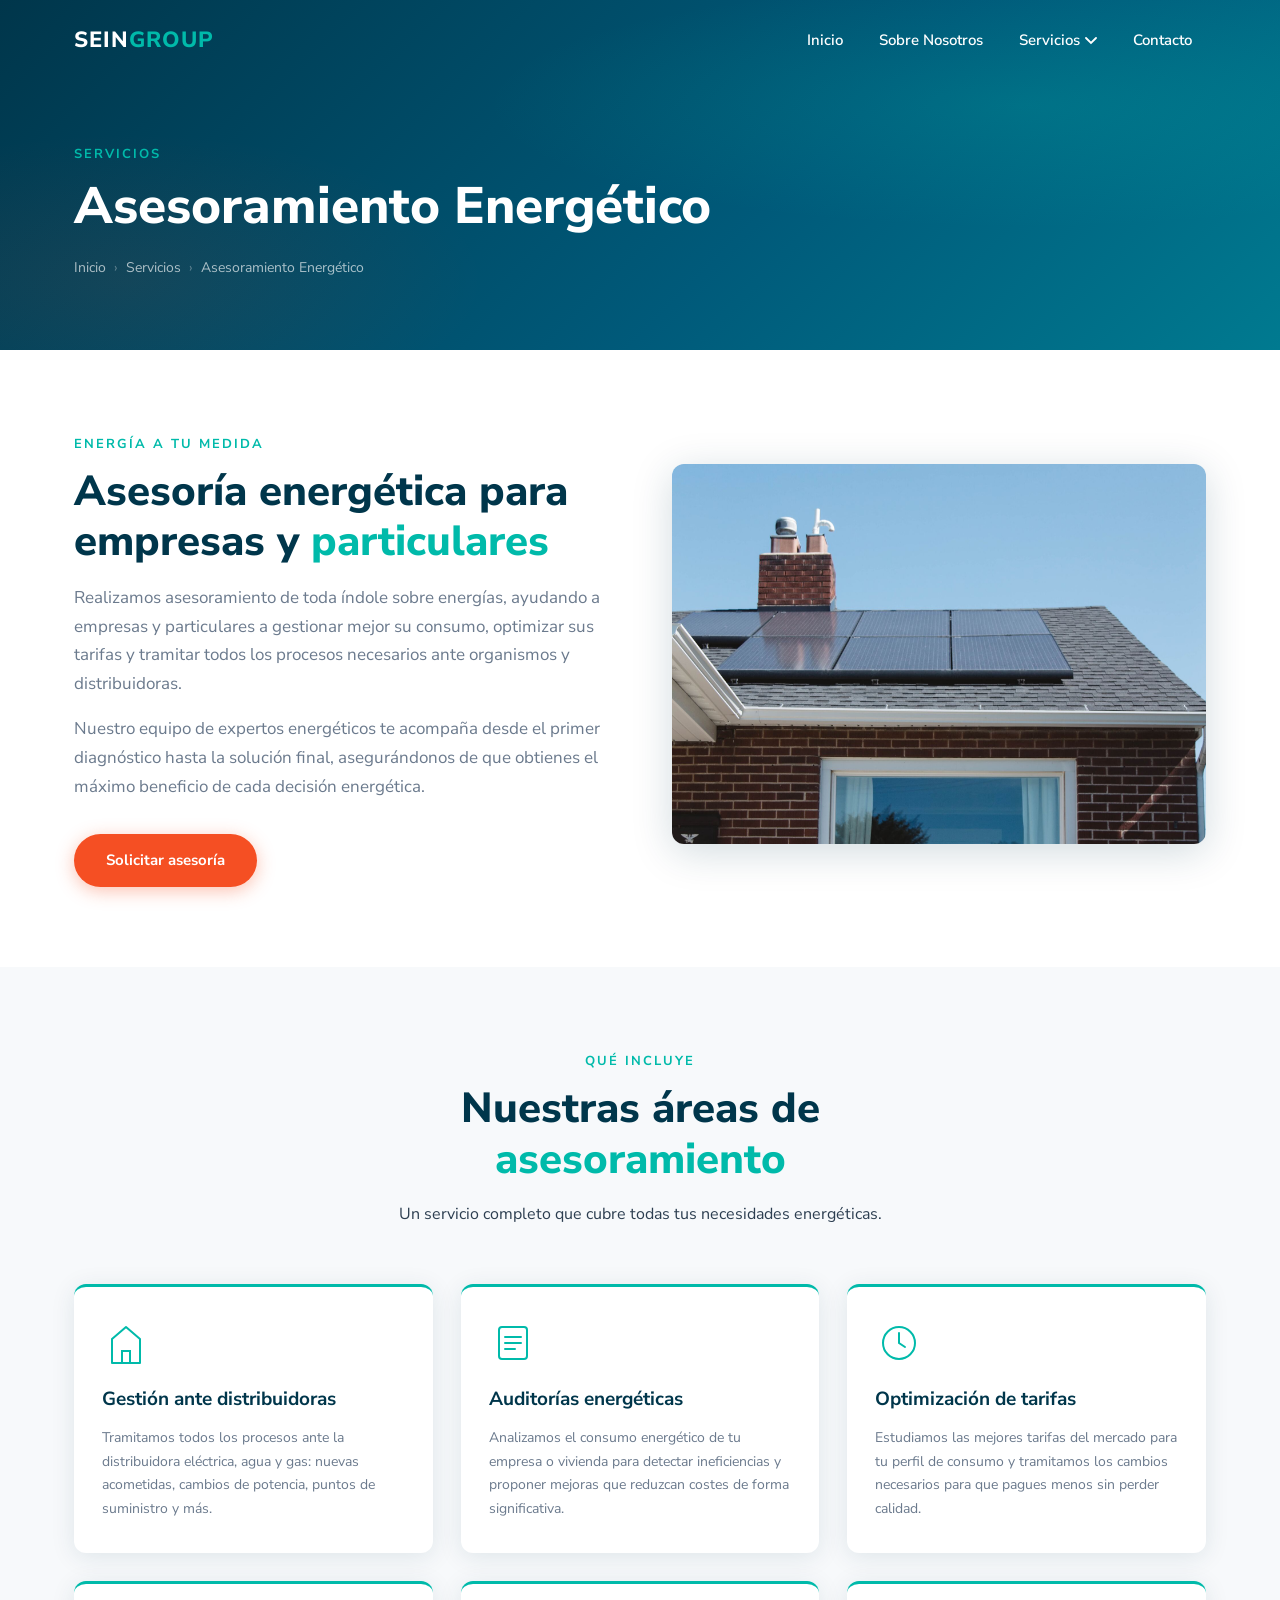
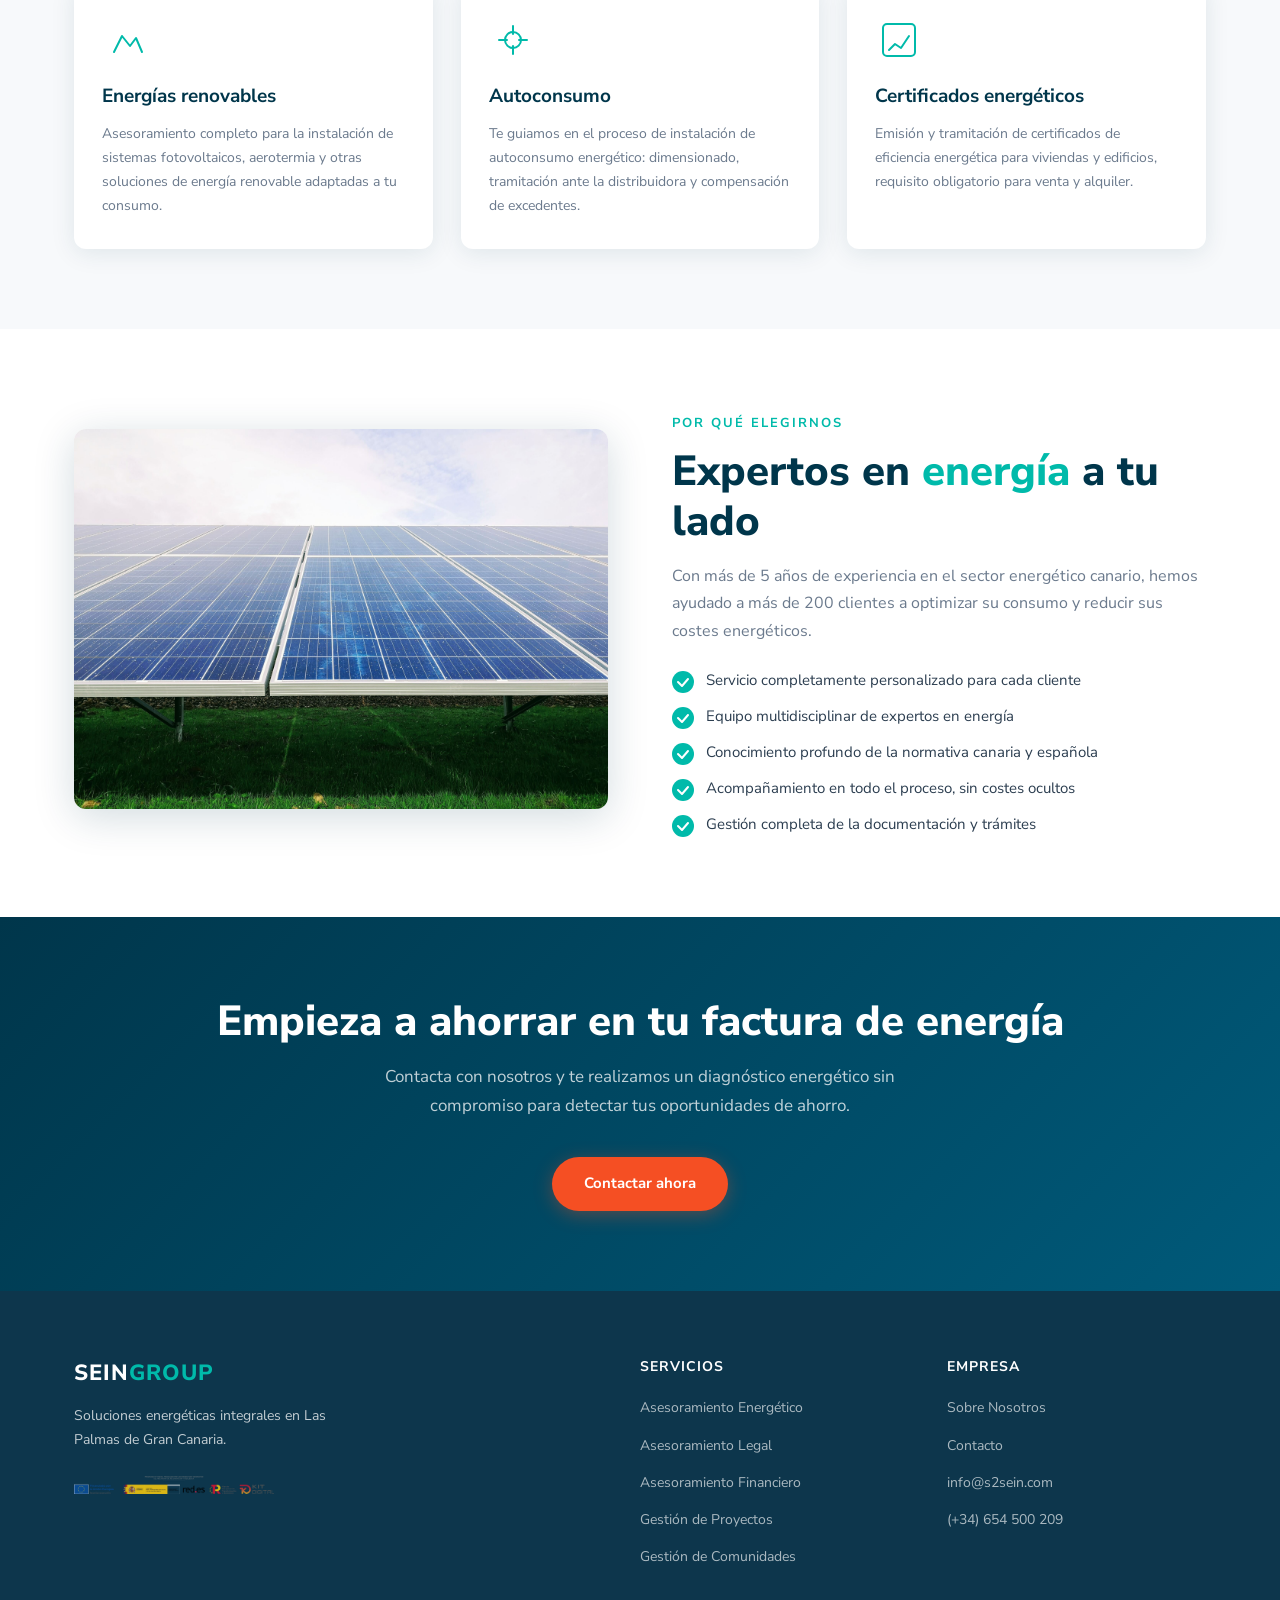
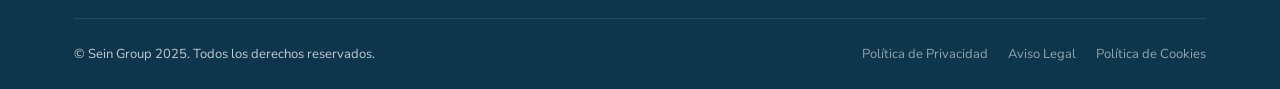
==== asesoria-energetica/index.html @ d75508b4 "Añadir clon estático completo de seingroup.es para GitHub Pages - 12 páginas HTML: inicio, sobre nos" ====
<!DOCTYPE html>
<html lang="es">
<head>
  <meta charset="UTF-8" />
  <meta name="viewport" content="width=device-width, initial-scale=1.0" />
  <title>Asesoramiento Energético – Sein Group</title>
  <meta name="description" content="Asesoría energética para empresas y particulares en Las Palmas. Auditorías, gestión de contratos y tramitación ante distribuidoras eléctricas." />
  <link rel="stylesheet" href="../style.css" />
  <link rel="preconnect" href="https://fonts.googleapis.com" />
  <link rel="preconnect" href="https://fonts.gstatic.com" crossorigin />
  <link href="https://fonts.googleapis.com/css2?family=Nunito+Sans:wght@300;400;600;700;800&display=swap" rel="stylesheet" />
</head>
<body>

  <!-- NAVBAR -->
  <header class="navbar" id="navbar">
    <div class="container navbar__inner">
      <a href="../" class="navbar__logo">
        <span class="logo-sein">SEIN</span><span class="logo-group">GROUP</span>
      </a>
      <button class="navbar__toggle" id="menuToggle" aria-label="Abrir menú">
        <span></span><span></span><span></span>
      </button>
      <nav class="navbar__menu" id="navMenu">
        <ul>
          <li><a href="../">Inicio</a></li>
          <li><a href="../sobre-nosotros/">Sobre Nosotros</a></li>
          <li class="has-dropdown">
            <a href="../servicios/">Servicios <svg width="12" height="8" viewBox="0 0 12 8" fill="none"><path d="M1 1l5 5 5-5" stroke="currentColor" stroke-width="1.8" stroke-linecap="round"/></svg></a>
            <ul class="dropdown">
              <li><a href="../asesoria-energetica/">Asesoramiento Energético</a></li>
              <li><a href="../servicios/asesoramiento-legal/">Asesoramiento Legal</a></li>
              <li><a href="../servicios/asesoramiento-financiero-y-de-seguros/">Asesoramiento Financiero y de Seguros</a></li>
              <li><a href="../servicios/gestion-de-proyectos-energeticos-y-de-construccion/">Gestión de Proyectos Energéticos</a></li>
              <li><a href="../servicios/gestion-de-comunidades-de-propietarios/">Gestión de Comunidades de Propietarios</a></li>
            </ul>
          </li>
          <li><a href="../contacto/">Contacto</a></li>
        </ul>
      </nav>
    </div>
  </header>

  <!-- PAGE HERO -->
  <section class="page-hero">
    <div class="container page-hero__content">
      <span class="page-hero__tag">Servicios</span>
      <h1 class="page-hero__title">Asesoramiento Energético</h1>
      <nav class="breadcrumb" aria-label="Breadcrumb">
        <a href="../">Inicio</a>
        <span class="breadcrumb__sep">›</span>
        <a href="../servicios/">Servicios</a>
        <span class="breadcrumb__sep">›</span>
        <span>Asesoramiento Energético</span>
      </nav>
    </div>
  </section>

  <!-- INTRO -->
  <section class="page-section">
    <div class="container">
      <div class="two-col">
        <div class="two-col__text page-intro">
          <span class="section-tag">Energía a tu medida</span>
          <h2>Asesoría energética para empresas y <span class="highlight">particulares</span></h2>
          <p>Realizamos asesoramiento de toda índole sobre energías, ayudando a empresas y particulares a gestionar mejor su consumo, optimizar sus tarifas y tramitar todos los procesos necesarios ante organismos y distribuidoras.</p>
          <p>Nuestro equipo de expertos energéticos te acompaña desde el primer diagnóstico hasta la solución final, asegurándonos de que obtienes el máximo beneficio de cada decisión energética.</p>
          <a href="../contacto/" class="btn btn--primary" style="margin-top:16px;">Solicitar asesoría</a>
        </div>
        <div class="two-col__img">
          <img src="../images/hero-solar.jpg" alt="Instalación solar fotovoltaica" loading="lazy" />
        </div>
      </div>
    </div>
  </section>

  <!-- SERVICIOS DETALLE -->
  <section class="page-section page-section--gray">
    <div class="container">
      <div class="section-header">
        <span class="section-tag">Qué incluye</span>
        <h2>Nuestras áreas de <span class="highlight">asesoramiento</span></h2>
        <p>Un servicio completo que cubre todas tus necesidades energéticas.</p>
      </div>
      <div class="cards-grid">
        <div class="info-card">
          <div class="info-card__icon">
            <svg viewBox="0 0 48 48" fill="none" xmlns="http://www.w3.org/2000/svg">
              <path d="M24 8L10 20v24h28V20L24 8z" stroke="#00BAAA" stroke-width="2" stroke-linejoin="round"/>
              <path d="M20 44V32h8v12" stroke="#00BAAA" stroke-width="2"/>
            </svg>
          </div>
          <h3>Gestión ante distribuidoras</h3>
          <p>Tramitamos todos los procesos ante la distribuidora eléctrica, agua y gas: nuevas acometidas, cambios de potencia, puntos de suministro y más.</p>
        </div>
        <div class="info-card">
          <div class="info-card__icon">
            <svg viewBox="0 0 48 48" fill="none" xmlns="http://www.w3.org/2000/svg">
              <rect x="10" y="8" width="28" height="32" rx="3" stroke="#00BAAA" stroke-width="2"/>
              <path d="M16 18h16M16 24h16M16 30h10" stroke="#00BAAA" stroke-width="2" stroke-linecap="round"/>
            </svg>
          </div>
          <h3>Auditorías energéticas</h3>
          <p>Analizamos el consumo energético de tu empresa o vivienda para detectar ineficiencias y proponer mejoras que reduzcan costes de forma significativa.</p>
        </div>
        <div class="info-card">
          <div class="info-card__icon">
            <svg viewBox="0 0 48 48" fill="none" xmlns="http://www.w3.org/2000/svg">
              <circle cx="24" cy="24" r="16" stroke="#00BAAA" stroke-width="2"/>
              <path d="M24 14v10l6 4" stroke="#00BAAA" stroke-width="2" stroke-linecap="round"/>
            </svg>
          </div>
          <h3>Optimización de tarifas</h3>
          <p>Estudiamos las mejores tarifas del mercado para tu perfil de consumo y tramitamos los cambios necesarios para que pagues menos sin perder calidad.</p>
        </div>
        <div class="info-card">
          <div class="info-card__icon">
            <svg viewBox="0 0 48 48" fill="none" xmlns="http://www.w3.org/2000/svg">
              <path d="M12 36l8-16 8 10 6-8 6 14" stroke="#00BAAA" stroke-width="2" stroke-linecap="round" stroke-linejoin="round"/>
            </svg>
          </div>
          <h3>Energías renovables</h3>
          <p>Asesoramiento completo para la instalación de sistemas fotovoltaicos, aerotermia y otras soluciones de energía renovable adaptadas a tu consumo.</p>
        </div>
        <div class="info-card">
          <div class="info-card__icon">
            <svg viewBox="0 0 48 48" fill="none" xmlns="http://www.w3.org/2000/svg">
              <path d="M24 10v8M10 24h8M30 24h8M24 30v8" stroke="#00BAAA" stroke-width="2" stroke-linecap="round"/>
              <circle cx="24" cy="24" r="8" stroke="#00BAAA" stroke-width="2"/>
            </svg>
          </div>
          <h3>Autoconsumo</h3>
          <p>Te guiamos en el proceso de instalación de autoconsumo energético: dimensionado, tramitación ante la distribuidora y compensación de excedentes.</p>
        </div>
        <div class="info-card">
          <div class="info-card__icon">
            <svg viewBox="0 0 48 48" fill="none" xmlns="http://www.w3.org/2000/svg">
              <path d="M14 34l6-6 6 4 8-12" stroke="#00BAAA" stroke-width="2" stroke-linecap="round" stroke-linejoin="round"/>
              <rect x="8" y="8" width="32" height="32" rx="4" stroke="#00BAAA" stroke-width="2"/>
            </svg>
          </div>
          <h3>Certificados energéticos</h3>
          <p>Emisión y tramitación de certificados de eficiencia energética para viviendas y edificios, requisito obligatorio para venta y alquiler.</p>
        </div>
      </div>
    </div>
  </section>

  <!-- POR QUÉ ELEGIRNOS -->
  <section class="page-section">
    <div class="container">
      <div class="two-col">
        <div class="two-col__img">
          <img src="../images/solar2.jpg" alt="Paneles solares en instalación" loading="lazy" />
        </div>
        <div class="two-col__text">
          <span class="section-tag">Por qué elegirnos</span>
          <h2>Expertos en <span class="highlight">energía</span> a tu lado</h2>
          <p>Con más de 5 años de experiencia en el sector energético canario, hemos ayudado a más de 200 clientes a optimizar su consumo y reducir sus costes energéticos.</p>
          <ul class="feature-list">
            <li>Servicio completamente personalizado para cada cliente</li>
            <li>Equipo multidisciplinar de expertos en energía</li>
            <li>Conocimiento profundo de la normativa canaria y española</li>
            <li>Acompañamiento en todo el proceso, sin costes ocultos</li>
            <li>Gestión completa de la documentación y trámites</li>
          </ul>
        </div>
      </div>
    </div>
  </section>

  <!-- CTA -->
  <section class="cta-section">
    <div class="container">
      <h2>Empieza a ahorrar en tu factura de energía</h2>
      <p>Contacta con nosotros y te realizamos un diagnóstico energético sin compromiso para detectar tus oportunidades de ahorro.</p>
      <a href="../contacto/" class="btn btn--primary">Contactar ahora</a>
    </div>
  </section>

  <!-- FOOTER -->
  <footer class="footer">
    <div class="container footer__inner">
      <div class="footer__top">
        <div class="footer__brand">
          <a href="../" class="navbar__logo">
            <span class="logo-sein">SEIN</span><span class="logo-group">GROUP</span>
          </a>
          <p>Soluciones energéticas integrales en Las Palmas de Gran Canaria.</p>
          <img src="../images/kit-digital.png" alt="Cofinanciado por Kit Digital - NextGenerationEU" class="footer__badge" />
        </div>
        <div class="footer__links">
          <h4>Servicios</h4>
          <ul>
            <li><a href="../asesoria-energetica/">Asesoramiento Energético</a></li>
            <li><a href="../servicios/asesoramiento-legal/">Asesoramiento Legal</a></li>
            <li><a href="../servicios/asesoramiento-financiero-y-de-seguros/">Asesoramiento Financiero</a></li>
            <li><a href="../servicios/gestion-de-proyectos-energeticos-y-de-construccion/">Gestión de Proyectos</a></li>
            <li><a href="../servicios/gestion-de-comunidades-de-propietarios/">Gestión de Comunidades</a></li>
          </ul>
        </div>
        <div class="footer__links">
          <h4>Empresa</h4>
          <ul>
            <li><a href="../sobre-nosotros/">Sobre Nosotros</a></li>
            <li><a href="../contacto/">Contacto</a></li>
            <li><a href="mailto:info@s2sein.com">info@s2sein.com</a></li>
            <li><a href="tel:+34654500209">(+34) 654 500 209</a></li>
          </ul>
        </div>
      </div>
      <div class="footer__bottom">
        <p>© Sein Group 2025. Todos los derechos reservados.</p>
        <div class="footer__legal">
          <a href="../politica-de-privacidad/">Política de Privacidad</a>
          <a href="../aviso-legal/">Aviso Legal</a>
          <a href="../politica-de-cookies/">Política de Cookies</a>
        </div>
      </div>
    </div>
  </footer>

  <script>
    window.addEventListener('scroll', () => {
      document.getElementById('navbar').classList.toggle('scrolled', window.scrollY > 50);
    });
    document.getElementById('menuToggle').addEventListener('click', () => {
      document.getElementById('navMenu').classList.toggle('open');
    });
  </script>
</body>
</html>
---- style.css ----
/* ===========================
   Variables & Reset
=========================== */
:root {
  --dark: #00364B;
  --teal: #00BAAA;
  --orange: #F54F23;
  --footer-bg: #0d364c;
  --white: #ffffff;
  --light-bg: #f7f9fb;
  --text: #2c3e50;
  --text-light: #6b7a8d;
  --shadow: 0 4px 24px rgba(0, 54, 75, 0.10);
  --radius: 12px;
  --transition: 0.25s ease;
}

*, *::before, *::after {
  box-sizing: border-box;
  margin: 0;
  padding: 0;
}

html {
  scroll-behavior: smooth;
}

body {
  font-family: 'Nunito Sans', sans-serif;
  font-size: 16px;
  color: var(--text);
  line-height: 1.7;
  background: var(--white);
}

img { max-width: 100%; }

a {
  color: inherit;
  text-decoration: none;
}

ul { list-style: none; }

.container {
  max-width: 1180px;
  margin: 0 auto;
  padding: 0 24px;
}

/* ===========================
   Buttons
=========================== */
.btn {
  display: inline-block;
  padding: 14px 32px;
  border-radius: 50px;
  font-weight: 700;
  font-size: 15px;
  cursor: pointer;
  border: none;
  transition: transform var(--transition), box-shadow var(--transition), background var(--transition);
}

.btn--primary {
  background: var(--orange);
  color: var(--white);
  box-shadow: 0 4px 18px rgba(245, 79, 35, 0.35);
}

.btn--primary:hover {
  background: #d93d14;
  transform: translateY(-2px);
  box-shadow: 0 8px 24px rgba(245, 79, 35, 0.45);
}

.btn--secondary {
  background: transparent;
  color: var(--dark);
  border: 2px solid var(--dark);
}

.btn--secondary:hover {
  background: var(--dark);
  color: var(--white);
  transform: translateY(-2px);
}

.btn--full { width: 100%; text-align: center; }

/* ===========================
   Section Helpers
=========================== */
.section-tag {
  display: inline-block;
  font-size: 13px;
  font-weight: 700;
  letter-spacing: 2px;
  text-transform: uppercase;
  color: var(--teal);
  margin-bottom: 12px;
}

.section-header {
  text-align: center;
  max-width: 640px;
  margin: 0 auto 56px;
}

.section-header--left {
  text-align: left;
  margin: 0 0 40px;
}

h2 {
  font-size: clamp(28px, 4vw, 42px);
  font-weight: 800;
  color: var(--dark);
  line-height: 1.2;
  margin-bottom: 16px;
}

h3 {
  font-size: 19px;
  font-weight: 700;
  color: var(--dark);
  margin-bottom: 10px;
}

h4 {
  font-size: 16px;
  font-weight: 700;
  color: var(--dark);
  margin-bottom: 8px;
}

.highlight { color: var(--teal); }

/* ===========================
   Navbar
=========================== */
.navbar {
  position: fixed;
  top: 0;
  left: 0;
  right: 0;
  z-index: 1000;
  padding: 20px 0;
  transition: background var(--transition), padding var(--transition), box-shadow var(--transition);
  background: transparent;
}

.navbar.scrolled {
  background: var(--white);
  padding: 12px 0;
  box-shadow: 0 2px 20px rgba(0, 54, 75, 0.12);
}

.navbar__inner {
  display: flex;
  align-items: center;
  justify-content: space-between;
  gap: 32px;
}

.navbar__logo {
  font-size: 22px;
  font-weight: 800;
  letter-spacing: 1px;
}

.logo-sein {
  color: var(--white);
  transition: color var(--transition);
}

.logo-group {
  color: var(--teal);
}

.navbar.scrolled .logo-sein {
  color: var(--dark);
}

.navbar__menu ul {
  display: flex;
  align-items: center;
  gap: 8px;
}

.navbar__menu ul li {
  position: relative;
}

.navbar__menu ul li a {
  display: flex;
  align-items: center;
  gap: 5px;
  padding: 8px 14px;
  border-radius: 6px;
  font-weight: 600;
  font-size: 15px;
  color: var(--white);
  transition: color var(--transition);
}

.navbar.scrolled .navbar__menu ul li a {
  color: var(--dark);
}

.navbar__menu ul li a:hover {
  color: var(--orange);
}

/* Dropdown */
.has-dropdown .dropdown {
  display: none;
  position: absolute;
  top: calc(100% + 8px);
  left: 0;
  background: var(--white);
  border-radius: var(--radius);
  box-shadow: var(--shadow);
  min-width: 280px;
  padding: 8px 0;
  flex-direction: column;
}

.has-dropdown:hover .dropdown {
  display: flex;
}

.has-dropdown .dropdown li a {
  color: var(--dark) !important;
  padding: 10px 20px;
  font-size: 14px;
  font-weight: 600;
  border-radius: 0;
}

.has-dropdown .dropdown li a:hover {
  background: var(--light-bg);
  color: var(--orange) !important;
}

/* Mobile Toggle */
.navbar__toggle {
  display: none;
  flex-direction: column;
  gap: 5px;
  background: none;
  border: none;
  cursor: pointer;
  padding: 4px;
}

.navbar__toggle span {
  display: block;
  width: 26px;
  height: 2px;
  background: var(--white);
  border-radius: 2px;
  transition: background var(--transition);
}

.navbar.scrolled .navbar__toggle span {
  background: var(--dark);
}

/* ===========================
   Hero
=========================== */
.hero {
  position: relative;
  min-height: 100vh;
  display: flex;
  align-items: center;
  background: linear-gradient(135deg, var(--dark) 0%, #005a7a 60%, #007a90 100%);
  overflow: hidden;
}

.hero::before {
  content: '';
  position: absolute;
  inset: 0;
  background:
    radial-gradient(ellipse 60% 50% at 80% 30%, rgba(0,186,170,0.18) 0%, transparent 70%),
    radial-gradient(ellipse 40% 60% at 10% 80%, rgba(245,79,35,0.10) 0%, transparent 70%);
}

.hero__overlay { display: none; }

.hero__content {
  position: relative;
  z-index: 2;
  padding-top: 100px;
  padding-bottom: 80px;
  max-width: 700px;
}

.hero__subtitle {
  font-size: 14px;
  font-weight: 700;
  letter-spacing: 3px;
  text-transform: uppercase;
  color: var(--teal);
  margin-bottom: 16px;
}

.hero__title {
  font-size: clamp(38px, 6vw, 72px);
  font-weight: 800;
  color: var(--white);
  line-height: 1.1;
  margin-bottom: 24px;
}

.hero__text {
  font-size: 18px;
  color: rgba(255,255,255,0.80);
  margin-bottom: 40px;
  max-width: 520px;
}

.hero__wave {
  position: absolute;
  bottom: -1px;
  left: 0;
  right: 0;
  height: 80px;
}

.hero__wave svg {
  width: 100%;
  height: 100%;
}

/* ===========================
   About
=========================== */
.about {
  padding: 100px 0;
  background: var(--white);
}

.about__inner {
  display: grid;
  grid-template-columns: 1fr 1fr;
  gap: 80px;
  align-items: start;
}

.about__text p {
  color: var(--text-light);
  margin-bottom: 16px;
}

.about__text h2 { margin-bottom: 20px; }

.about__text .btn { margin-top: 12px; }

.about__values {
  display: grid;
  grid-template-columns: 1fr 1fr;
  gap: 20px;
}

.value-card {
  background: var(--light-bg);
  border-radius: var(--radius);
  padding: 28px 24px;
  border-left: 3px solid var(--teal);
  transition: transform var(--transition), box-shadow var(--transition);
}

.value-card:hover {
  transform: translateY(-4px);
  box-shadow: var(--shadow);
}

.value-card__icon {
  width: 48px;
  height: 48px;
  margin-bottom: 16px;
}

.value-card h3 {
  font-size: 16px;
  margin-bottom: 8px;
}

.value-card p {
  font-size: 14px;
  color: var(--text-light);
  line-height: 1.6;
}

/* ===========================
   Services
=========================== */
.services {
  padding: 100px 0;
  background: var(--light-bg);
}

.services__grid {
  display: grid;
  grid-template-columns: repeat(3, 1fr);
  gap: 28px;
}

.service-card {
  background: var(--white);
  border-radius: var(--radius);
  padding: 36px 28px;
  box-shadow: var(--shadow);
  transition: transform var(--transition), box-shadow var(--transition);
  position: relative;
  overflow: hidden;
}

.service-card::after {
  content: '';
  position: absolute;
  bottom: 0;
  left: 0;
  right: 0;
  height: 3px;
  background: var(--teal);
  transform: scaleX(0);
  transform-origin: left;
  transition: transform var(--transition);
}

.service-card:hover {
  transform: translateY(-6px);
  box-shadow: 0 12px 40px rgba(0, 54, 75, 0.16);
}

.service-card:hover::after {
  transform: scaleX(1);
}

.service-card__icon {
  width: 64px;
  height: 64px;
  margin-bottom: 20px;
}

.service-card h3 {
  font-size: 17px;
  margin-bottom: 12px;
}

.service-card p {
  font-size: 14px;
  color: var(--text-light);
  line-height: 1.7;
}

/* Last 2 cards span if odd */
.services__grid .service-card:nth-child(4) {
  grid-column: span 1;
}

/* ===========================
   Trust / Stats
=========================== */
.trust {
  padding: 100px 0;
  background: var(--dark);
  color: var(--white);
}

.trust__inner {
  text-align: center;
}

.trust h2 {
  color: var(--white);
  margin-bottom: 20px;
}

.trust p {
  color: rgba(255,255,255,0.75);
  max-width: 620px;
  margin: 0 auto 60px;
  font-size: 17px;
}

.trust__stats {
  display: grid;
  grid-template-columns: repeat(4, 1fr);
  gap: 32px;
}

.stat {
  display: flex;
  flex-direction: column;
  align-items: center;
  gap: 8px;
}

.stat__number {
  font-size: 48px;
  font-weight: 800;
  color: var(--teal);
  line-height: 1;
}

.stat__label {
  font-size: 14px;
  color: rgba(255,255,255,0.70);
  font-weight: 600;
  text-transform: uppercase;
  letter-spacing: 1px;
}

/* ===========================
   Contact
=========================== */
.contact {
  padding: 100px 0;
  background: var(--white);
}

.contact__inner {}

.contact__grid {
  display: grid;
  grid-template-columns: 1fr 1.2fr;
  gap: 64px;
  align-items: start;
}

.contact__info {
  display: flex;
  flex-direction: column;
  gap: 28px;
}

.contact-item {
  display: flex;
  align-items: flex-start;
  gap: 16px;
}

.contact-item__icon {
  width: 44px;
  height: 44px;
  background: rgba(0, 186, 170, 0.10);
  border-radius: 10px;
  display: flex;
  align-items: center;
  justify-content: center;
  flex-shrink: 0;
  padding: 10px;
}

.contact-item__icon svg {
  width: 24px;
  height: 24px;
}

.contact-item h4 {
  font-size: 14px;
  font-weight: 700;
  text-transform: uppercase;
  letter-spacing: 1px;
  color: var(--teal);
  margin-bottom: 4px;
}

.contact-item p,
.contact-item a {
  font-size: 15px;
  color: var(--text);
  line-height: 1.6;
}

.contact-item a:hover { color: var(--orange); }

/* Form */
.contact__form {
  background: var(--light-bg);
  border-radius: var(--radius);
  padding: 40px;
  box-shadow: var(--shadow);
}

.form-group {
  margin-bottom: 20px;
}

.form-group label {
  display: block;
  font-size: 13px;
  font-weight: 700;
  color: var(--dark);
  margin-bottom: 6px;
  text-transform: uppercase;
  letter-spacing: 0.5px;
}

.form-group input,
.form-group textarea {
  width: 100%;
  padding: 12px 16px;
  border: 1.5px solid #dde3eb;
  border-radius: 8px;
  font-family: inherit;
  font-size: 15px;
  color: var(--text);
  background: var(--white);
  transition: border-color var(--transition), box-shadow var(--transition);
  outline: none;
}

.form-group input:focus,
.form-group textarea:focus {
  border-color: var(--teal);
  box-shadow: 0 0 0 3px rgba(0, 186, 170, 0.15);
}

.form-group textarea { resize: vertical; }

/* ===========================
   Footer
=========================== */
.footer {
  background: var(--footer-bg);
  color: rgba(255,255,255,0.75);
  padding-top: 64px;
}

.footer__top {
  display: grid;
  grid-template-columns: 2fr 1fr 1fr;
  gap: 48px;
  padding-bottom: 48px;
  border-bottom: 1px solid rgba(255,255,255,0.10);
}

.footer__brand p {
  font-size: 14px;
  margin-top: 12px;
  line-height: 1.7;
  max-width: 300px;
}

.footer__badge {
  margin-top: 24px;
  max-width: 200px;
  opacity: 0.85;
}

.footer__links h4 {
  color: var(--white);
  font-size: 14px;
  text-transform: uppercase;
  letter-spacing: 1px;
  margin-bottom: 16px;
}

.footer__links ul {
  display: flex;
  flex-direction: column;
  gap: 10px;
}

.footer__links ul li a {
  font-size: 14px;
  color: rgba(255,255,255,0.65);
  transition: color var(--transition);
}

.footer__links ul li a:hover { color: var(--teal); }

.footer__bottom {
  display: flex;
  align-items: center;
  justify-content: space-between;
  padding: 24px 0;
  font-size: 13px;
  gap: 16px;
  flex-wrap: wrap;
}

.footer__legal {
  display: flex;
  gap: 20px;
}

.footer__legal a {
  color: rgba(255,255,255,0.55);
  transition: color var(--transition);
}

.footer__legal a:hover { color: var(--teal); }

/* ===========================
   Responsive
=========================== */
@media (max-width: 1024px) {
  .about__inner {
    grid-template-columns: 1fr;
    gap: 48px;
  }

  .services__grid {
    grid-template-columns: repeat(2, 1fr);
  }

  .trust__stats {
    grid-template-columns: repeat(2, 1fr);
    gap: 40px;
  }

  .contact__grid {
    grid-template-columns: 1fr;
    gap: 48px;
  }

  .footer__top {
    grid-template-columns: 1fr 1fr;
  }

  .footer__brand {
    grid-column: 1 / -1;
  }
}

@media (max-width: 768px) {
  .navbar__toggle {
    display: flex;
  }

  .navbar__menu {
    display: none;
    position: fixed;
    top: 0;
    left: 0;
    right: 0;
    bottom: 0;
    background: var(--dark);
    z-index: 999;
    padding: 80px 32px 32px;
    overflow-y: auto;
  }

  .navbar__menu.open {
    display: block;
  }

  .navbar__menu ul {
    flex-direction: column;
    align-items: flex-start;
    gap: 4px;
  }

  .navbar__menu ul li a {
    font-size: 20px;
    padding: 12px 0;
    color: var(--white) !important;
  }

  .has-dropdown .dropdown {
    display: flex;
    position: static;
    background: rgba(255,255,255,0.08);
    box-shadow: none;
    border-radius: 8px;
    margin-top: 4px;
    padding: 8px 0;
  }

  .has-dropdown .dropdown li a {
    color: rgba(255,255,255,0.75) !important;
    font-size: 15px !important;
    padding: 8px 16px !important;
  }

  .services__grid {
    grid-template-columns: 1fr;
  }

  .about__values {
    grid-template-columns: 1fr;
  }

  .trust__stats {
    grid-template-columns: repeat(2, 1fr);
  }

  .footer__top {
    grid-template-columns: 1fr;
  }

  .footer__bottom {
    flex-direction: column;
    text-align: center;
  }

  .footer__legal {
    flex-wrap: wrap;
    justify-content: center;
  }

  .contact__form {
    padding: 28px 20px;
  }

  .hero__content {
    padding-top: 120px;
  }
}

@media (max-width: 480px) {
  .stat__number { font-size: 36px; }
  .hero__title { font-size: 36px; }
  h2 { font-size: 28px; }
}

/* ===========================
   Interior Page Hero
=========================== */
.page-hero {
  background: linear-gradient(135deg, var(--dark) 0%, #005a7a 60%, #007a90 100%);
  padding: 140px 0 70px;
  position: relative;
  overflow: hidden;
}

.page-hero::before {
  content: '';
  position: absolute;
  inset: 0;
  background:
    radial-gradient(ellipse 60% 50% at 80% 30%, rgba(0,186,170,0.18) 0%, transparent 70%),
    radial-gradient(ellipse 40% 60% at 10% 80%, rgba(245,79,35,0.08) 0%, transparent 70%);
}

.page-hero__content {
  position: relative;
  z-index: 2;
}

.page-hero__tag {
  display: inline-block;
  font-size: 13px;
  font-weight: 700;
  letter-spacing: 2px;
  text-transform: uppercase;
  color: var(--teal);
  margin-bottom: 12px;
}

.page-hero__title {
  font-size: clamp(28px, 4vw, 52px);
  font-weight: 800;
  color: var(--white);
  line-height: 1.15;
  margin-bottom: 20px;
}

.breadcrumb {
  display: flex;
  align-items: center;
  gap: 8px;
  font-size: 14px;
  color: rgba(255,255,255,0.65);
  flex-wrap: wrap;
}

.breadcrumb a {
  color: rgba(255,255,255,0.65);
  transition: color var(--transition);
}

.breadcrumb a:hover { color: var(--teal); }
.breadcrumb__sep { opacity: 0.5; }

/* ===========================
   Page Sections
=========================== */
.page-section {
  padding: 80px 0;
}

.page-section--gray {
  background: var(--light-bg);
}

.page-intro p {
  font-size: 17px;
  color: var(--text-light);
  margin-bottom: 16px;
}

/* Two column layout */
.two-col {
  display: grid;
  grid-template-columns: 1fr 1fr;
  gap: 64px;
  align-items: center;
}

.two-col__img img {
  width: 100%;
  border-radius: var(--radius);
  box-shadow: 0 8px 40px rgba(0,54,75,0.18);
  object-fit: cover;
  height: 380px;
}

.two-col__text p {
  color: var(--text-light);
  margin-bottom: 16px;
}

/* Feature list */
.feature-list {
  list-style: none;
  margin-top: 24px;
  display: flex;
  flex-direction: column;
  gap: 12px;
}

.feature-list li {
  display: flex;
  align-items: flex-start;
  gap: 12px;
  font-size: 15px;
  color: var(--text);
  line-height: 1.5;
}

.feature-list li::before {
  content: '';
  display: block;
  width: 22px;
  height: 22px;
  min-width: 22px;
  background: var(--teal);
  border-radius: 50%;
  background-image: url("data:image/svg+xml,%3Csvg viewBox='0 0 22 22' fill='none' xmlns='http://www.w3.org/2000/svg'%3E%3Cpath d='M6 11l4 4 6-7' stroke='white' stroke-width='2' stroke-linecap='round' stroke-linejoin='round'/%3E%3C/svg%3E");
  background-size: cover;
  margin-top: 2px;
}

/* Info cards grid */
.cards-grid {
  display: grid;
  grid-template-columns: repeat(3, 1fr);
  gap: 28px;
  margin-top: 48px;
}

.info-card {
  background: var(--white);
  border-radius: var(--radius);
  padding: 32px 28px;
  box-shadow: var(--shadow);
  border-top: 3px solid var(--teal);
  transition: transform var(--transition);
}

.info-card:hover { transform: translateY(-4px); }
.info-card__icon { width: 48px; height: 48px; margin-bottom: 16px; }
.info-card h3 { margin-bottom: 10px; }
.info-card p { font-size: 14px; color: var(--text-light); line-height: 1.7; }

/* ===========================
   CTA Banner
=========================== */
.cta-section {
  background: linear-gradient(135deg, var(--dark) 0%, #005a7a 100%);
  padding: 80px 0;
  text-align: center;
  color: var(--white);
}

.cta-section h2 { color: var(--white); margin-bottom: 16px; }
.cta-section p {
  color: rgba(255,255,255,0.75);
  max-width: 560px;
  margin: 0 auto 36px;
  font-size: 17px;
}

/* ===========================
   Legal Pages
=========================== */
.legal-content {
  max-width: 860px;
  margin: 0 auto;
  padding: 80px 24px;
}

.legal-content h2 {
  font-size: 22px;
  margin-top: 48px;
  margin-bottom: 12px;
  padding-top: 24px;
  border-top: 1px solid #e8eef4;
}

.legal-content h2:first-child { border-top: none; margin-top: 0; }

.legal-content h3 {
  font-size: 17px;
  margin-top: 28px;
  margin-bottom: 8px;
}

.legal-content p {
  color: var(--text-light);
  margin-bottom: 14px;
  font-size: 15px;
  line-height: 1.8;
}

.legal-content ul {
  list-style: disc;
  padding-left: 28px;
  margin-bottom: 16px;
}

.legal-content ul li {
  color: var(--text-light);
  font-size: 15px;
  margin-bottom: 8px;
  line-height: 1.7;
}

.legal-content a { color: var(--teal); }
.legal-content a:hover { text-decoration: underline; }

/* ===========================
   Sobre Nosotros
=========================== */
.quote-block {
  border-left: 4px solid var(--teal);
  padding: 24px 32px;
  margin: 40px 0;
  background: var(--light-bg);
  border-radius: 0 var(--radius) var(--radius) 0;
}

.quote-block blockquote {
  font-size: 22px;
  font-style: italic;
  color: var(--dark);
  font-weight: 700;
  margin-bottom: 8px;
  line-height: 1.4;
}

.quote-block cite {
  font-size: 14px;
  color: var(--text-light);
  font-style: normal;
}

.objetivos-grid {
  display: grid;
  grid-template-columns: repeat(2, 1fr);
  gap: 24px;
  margin-top: 16px;
}

.objetivo-item {
  display: flex;
  gap: 16px;
  align-items: flex-start;
  padding: 24px;
  background: var(--white);
  border-radius: var(--radius);
  box-shadow: var(--shadow);
}

.objetivo-item__num {
  font-size: 32px;
  font-weight: 800;
  color: var(--teal);
  line-height: 1;
  min-width: 44px;
}

.objetivo-item h4 { margin-bottom: 6px; }
.objetivo-item p { font-size: 14px; color: var(--text-light); }

.vision-block {
  background: var(--dark);
  color: var(--white);
  border-radius: var(--radius);
  padding: 56px 48px;
  text-align: center;
}

.vision-block h2 { color: var(--white); margin-bottom: 16px; }
.vision-block p { color: rgba(255,255,255,0.80); font-size: 17px; max-width: 640px; margin: 0 auto; }

/* ===========================
   Contact page extras
=========================== */
.contact-checkboxes {
  margin-top: 8px;
}

.form-check {
  display: flex;
  align-items: flex-start;
  gap: 10px;
  margin-bottom: 12px;
  font-size: 14px;
  color: var(--text-light);
  cursor: pointer;
}

.form-check input[type="checkbox"] {
  width: 18px;
  height: 18px;
  min-width: 18px;
  margin-top: 2px;
  accent-color: var(--teal);
  cursor: pointer;
}

.form-check a { color: var(--teal); }

/* ===========================
   Responsive interior pages
=========================== */
@media (max-width: 1024px) {
  .two-col {
    grid-template-columns: 1fr;
    gap: 40px;
  }

  .cards-grid {
    grid-template-columns: repeat(2, 1fr);
  }

  .objetivos-grid {
    grid-template-columns: 1fr;
  }
}

@media (max-width: 768px) {
  .page-hero {
    padding: 120px 0 56px;
  }

  .cards-grid {
    grid-template-columns: 1fr;
  }

  .vision-block {
    padding: 40px 24px;
  }

  .legal-content {
    padding: 48px 0;
  }

  .two-col__img img {
    height: 240px;
  }

  .page-section {
    padding: 56px 0;
  }

  .cta-section {
    padding: 56px 0;
  }
}
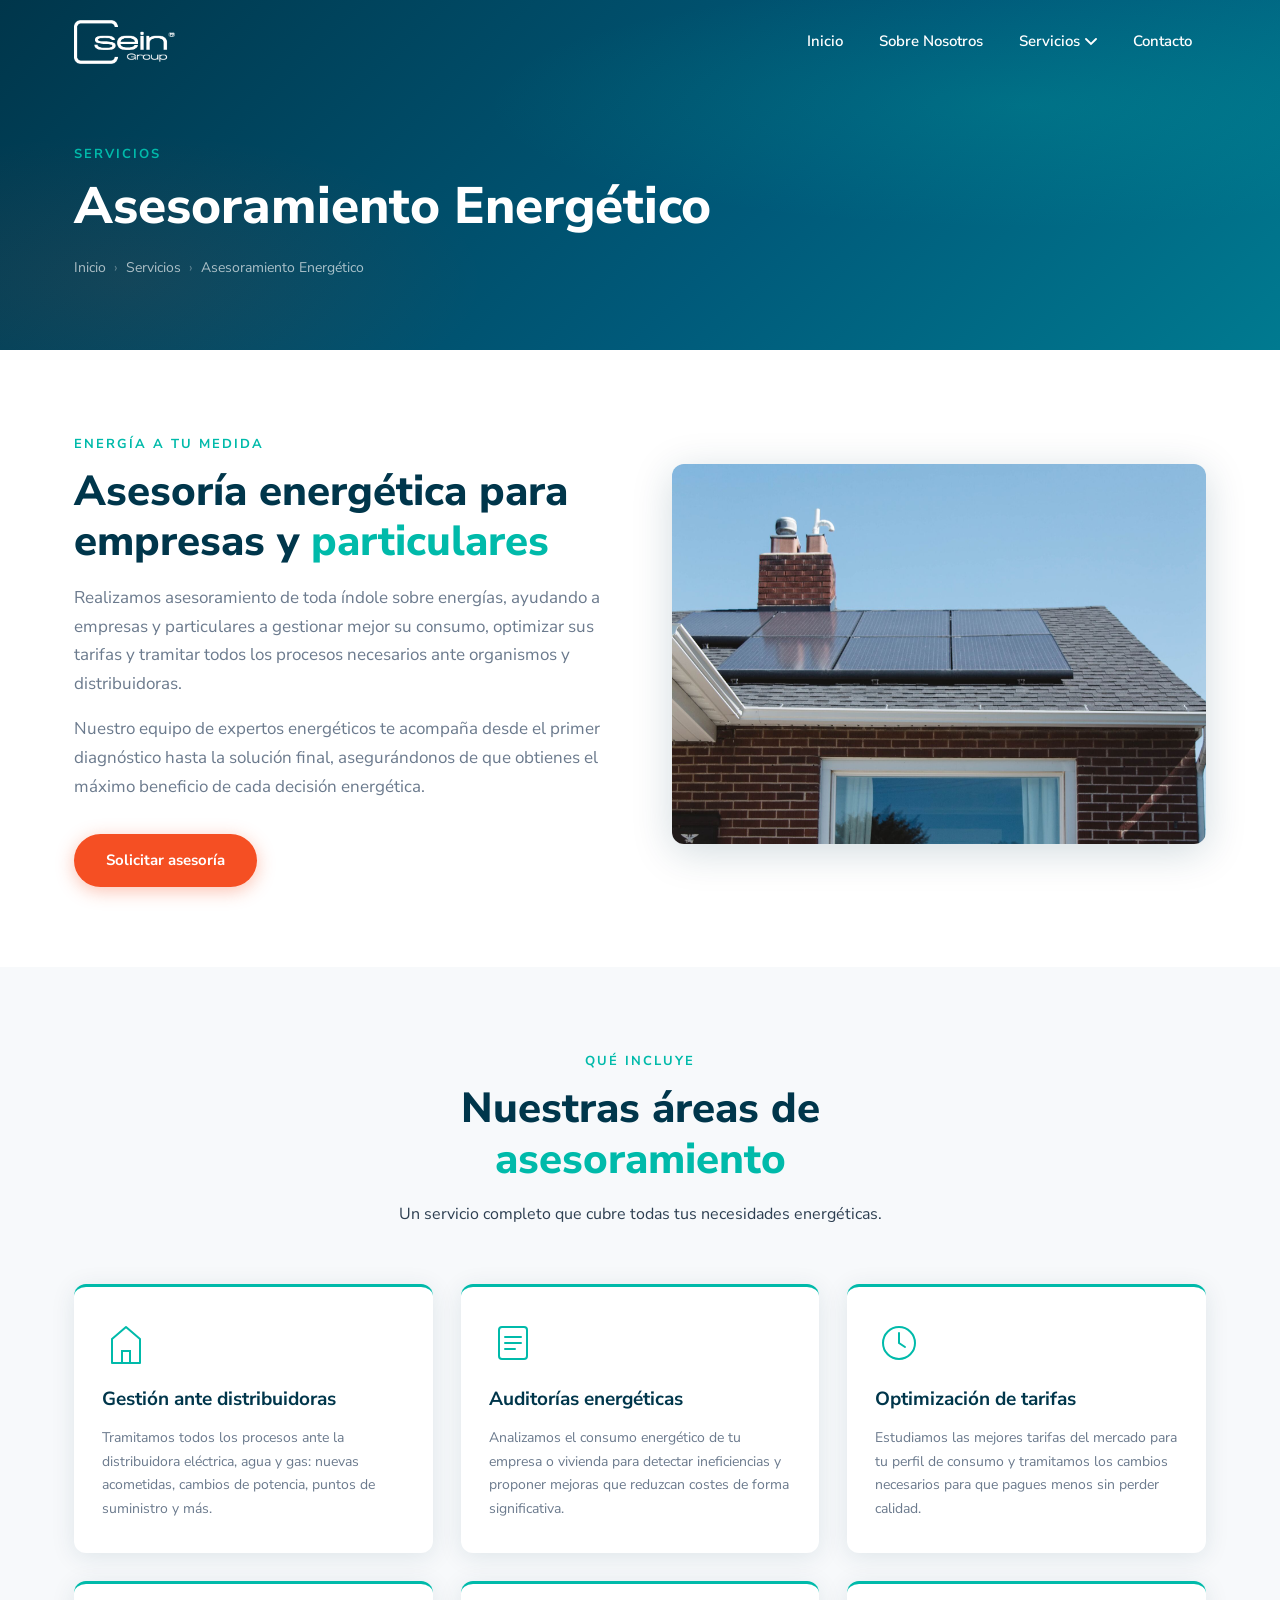
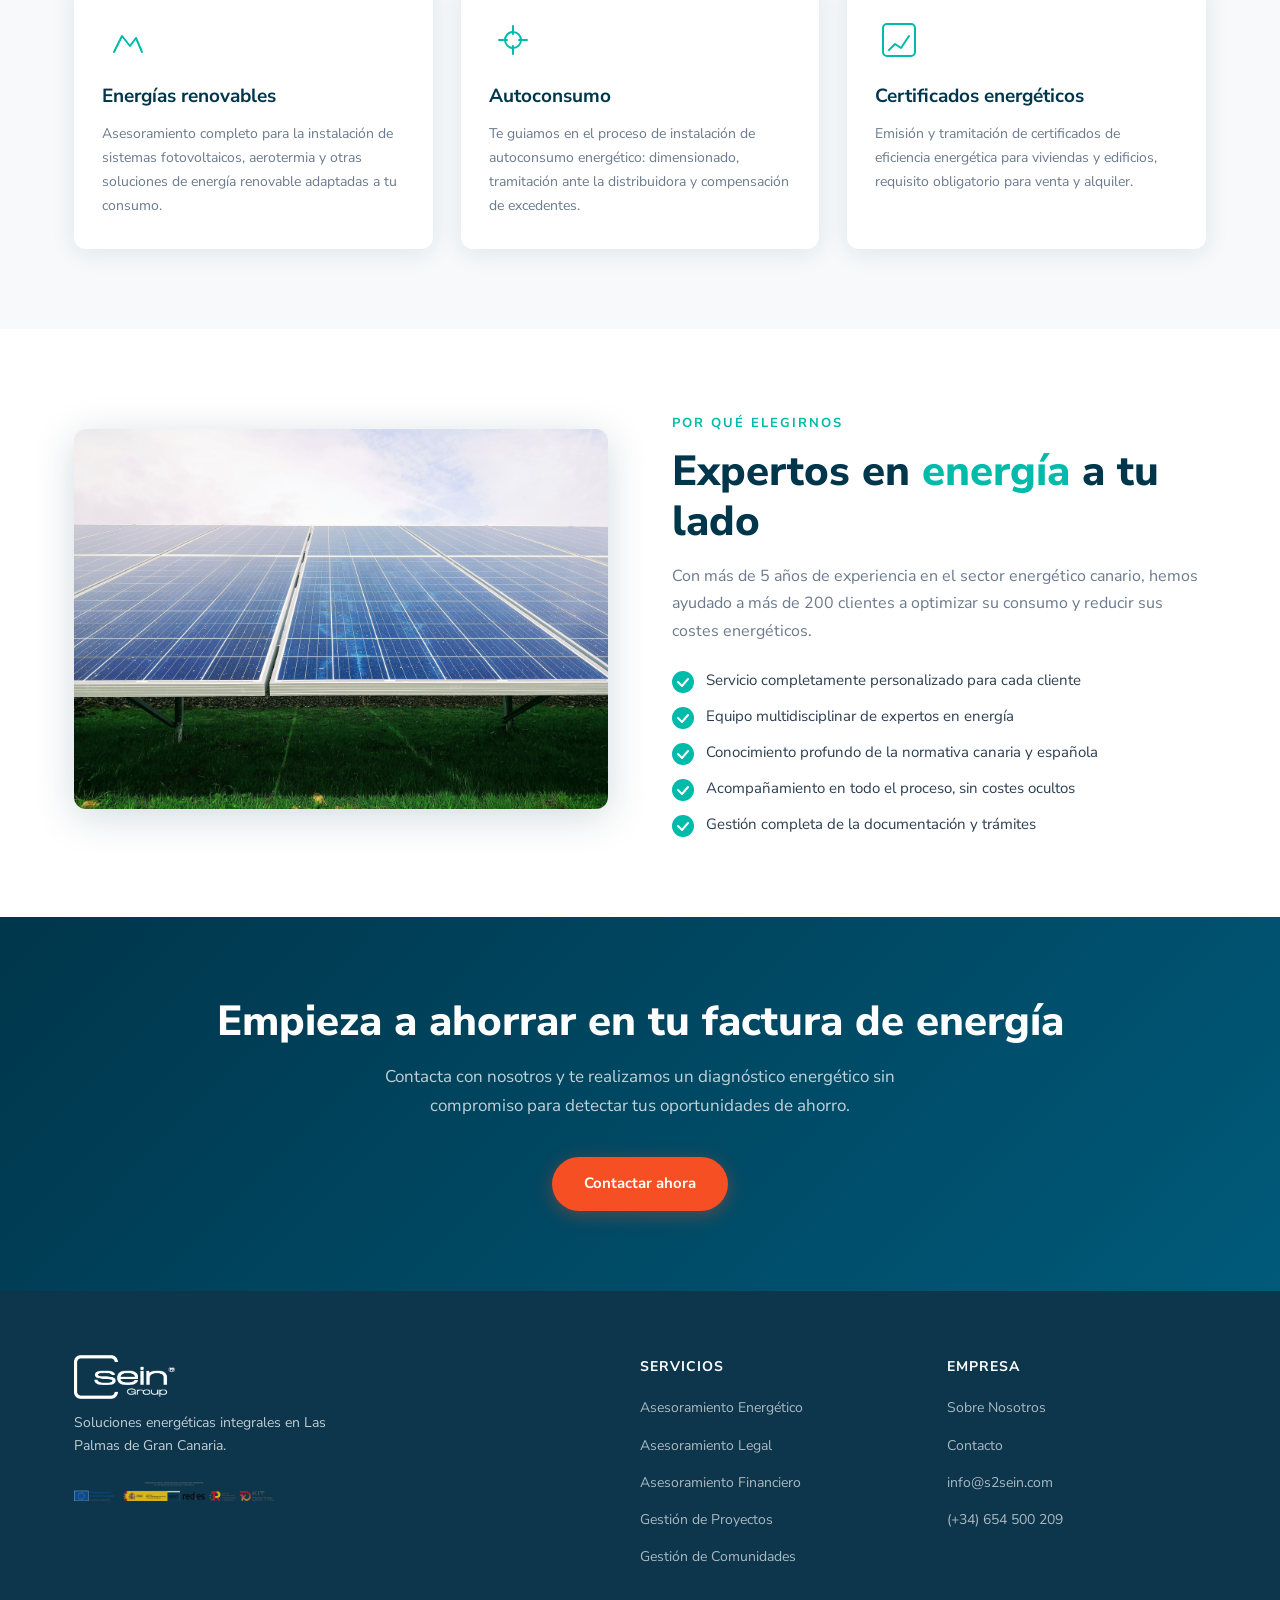
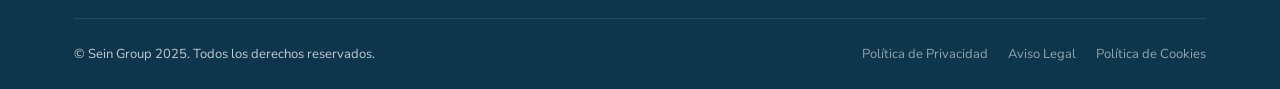
==== commit 7f634920: "Corregir logo, imagen hero y dropdown navbar - Logo: reemplazar texto SEINGROUP por imagen real (Rec" ====
--- a/asesoria-energetica/index.html
+++ b/asesoria-energetica/index.html
@@ -16,7 +16,7 @@
   <header class="navbar" id="navbar">
     <div class="container navbar__inner">
       <a href="../" class="navbar__logo">
-        <span class="logo-sein">SEIN</span><span class="logo-group">GROUP</span>
+        <img src="../images/logo.png" alt="Sein Group" class="navbar__logo-img" />
       </a>
       <button class="navbar__toggle" id="menuToggle" aria-label="Abrir menú">
         <span></span><span></span><span></span>
@@ -184,7 +184,7 @@
       <div class="footer__top">
         <div class="footer__brand">
           <a href="../" class="navbar__logo">
-            <span class="logo-sein">SEIN</span><span class="logo-group">GROUP</span>
+            <img src="../images/logo.png" alt="Sein Group" class="navbar__logo-img" />
           </a>
           <p>Soluciones energéticas integrales en Las Palmas de Gran Canaria.</p>
           <img src="../images/kit-digital.png" alt="Cofinanciado por Kit Digital - NextGenerationEU" class="footer__badge" />
--- a/style.css
+++ b/style.css
@@ -164,22 +164,20 @@
 }
 
 .navbar__logo {
-  font-size: 22px;
-  font-weight: 800;
-  letter-spacing: 1px;
-}
-
-.logo-sein {
-  color: var(--white);
-  transition: color var(--transition);
-}
-
-.logo-group {
-  color: var(--teal);
-}
-
-.navbar.scrolled .logo-sein {
-  color: var(--dark);
+  display: flex;
+  align-items: center;
+}
+
+.navbar__logo-img {
+  height: 44px;
+  width: auto;
+  object-fit: contain;
+  filter: brightness(0) invert(1);
+  transition: filter var(--transition);
+}
+
+.navbar.scrolled .navbar__logo-img {
+  filter: none;
 }
 
 .navbar__menu ul {
@@ -226,6 +224,16 @@
   flex-direction: column;
 }
 
+/* Bridge the 8px gap so moving mouse from link to dropdown keeps it open */
+.has-dropdown::after {
+  content: '';
+  position: absolute;
+  left: 0;
+  right: 0;
+  bottom: -8px;
+  height: 8px;
+}
+
 .has-dropdown:hover .dropdown {
   display: flex;
 }
@@ -275,7 +283,7 @@
   min-height: 100vh;
   display: flex;
   align-items: center;
-  background: linear-gradient(135deg, var(--dark) 0%, #005a7a 60%, #007a90 100%);
+  background: url('images/hero-bg.jpg') center/cover no-repeat;
   overflow: hidden;
 }
 
@@ -283,9 +291,7 @@
   content: '';
   position: absolute;
   inset: 0;
-  background:
-    radial-gradient(ellipse 60% 50% at 80% 30%, rgba(0,186,170,0.18) 0%, transparent 70%),
-    radial-gradient(ellipse 40% 60% at 10% 80%, rgba(245,79,35,0.10) 0%, transparent 70%);
+  background: linear-gradient(135deg, rgba(0,54,75,0.88) 0%, rgba(0,54,75,0.72) 60%, rgba(0,90,122,0.60) 100%);
 }
 
 .hero__overlay { display: none; }
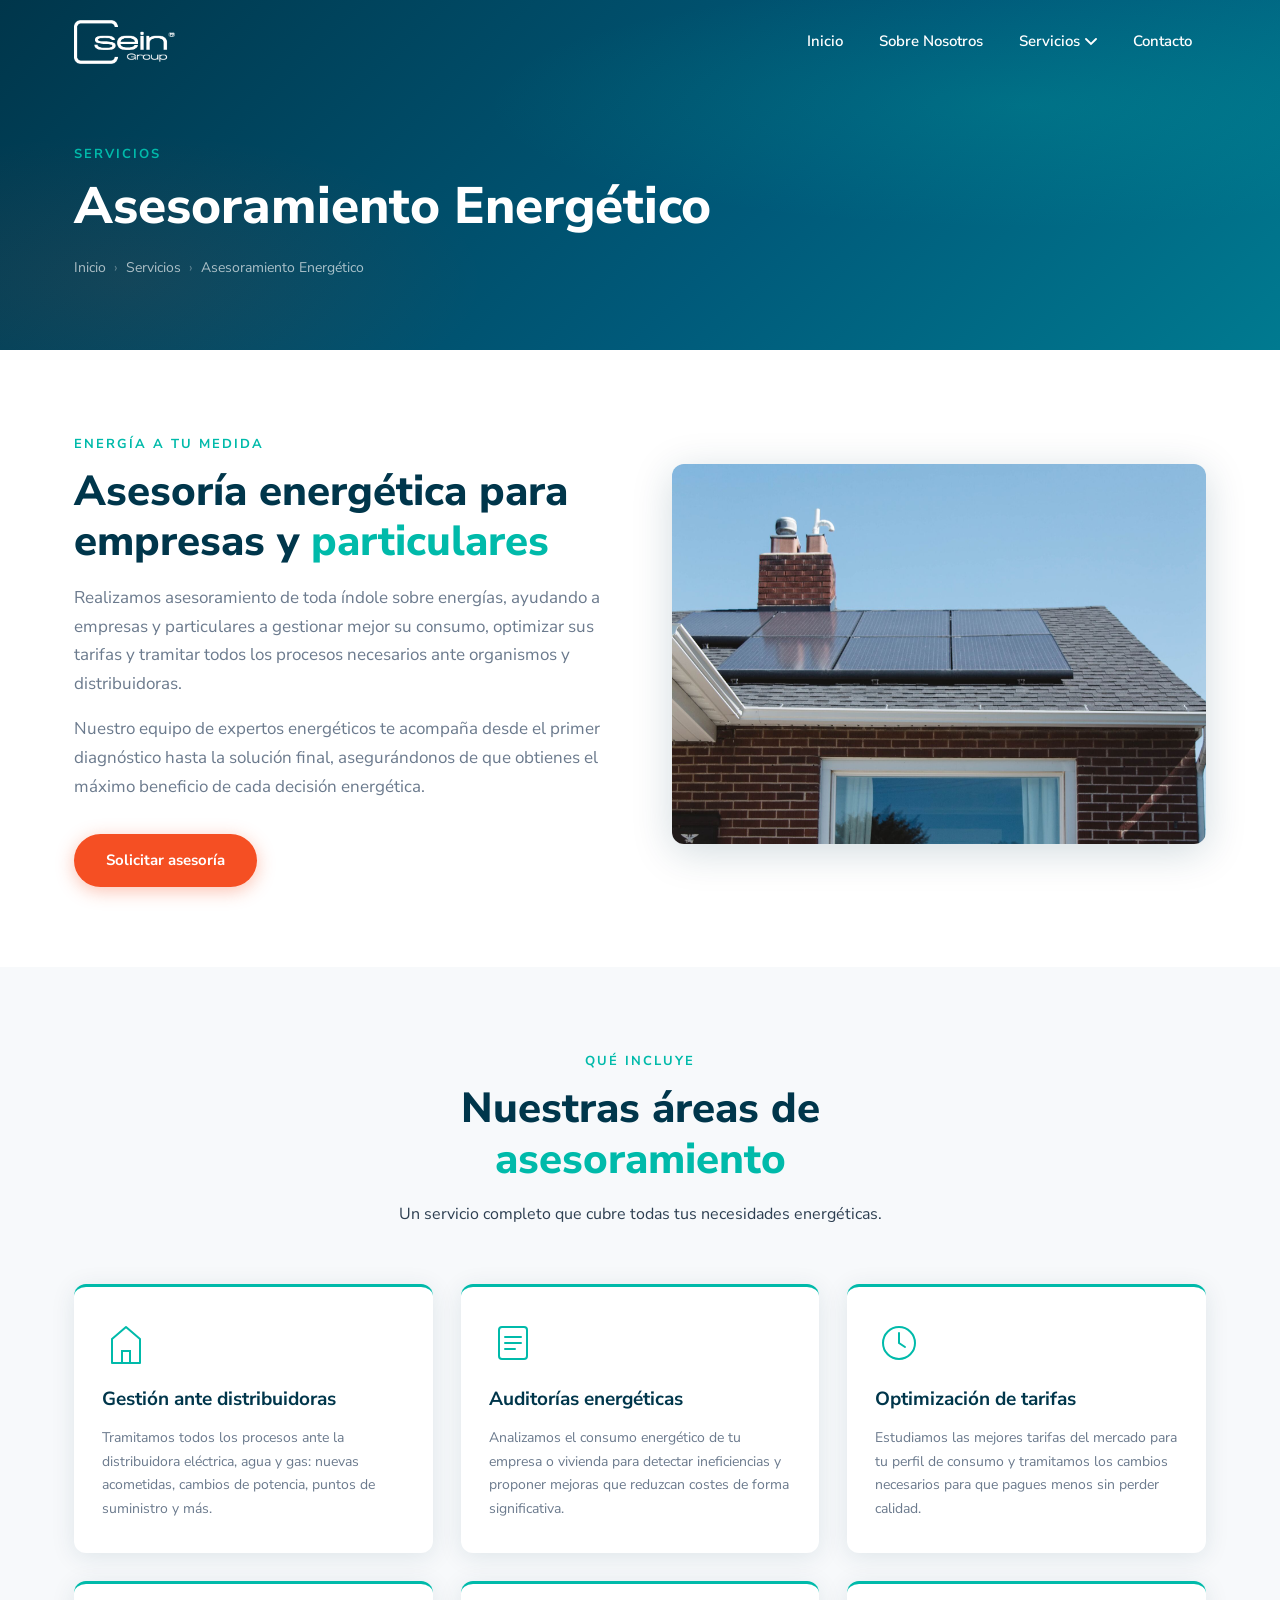
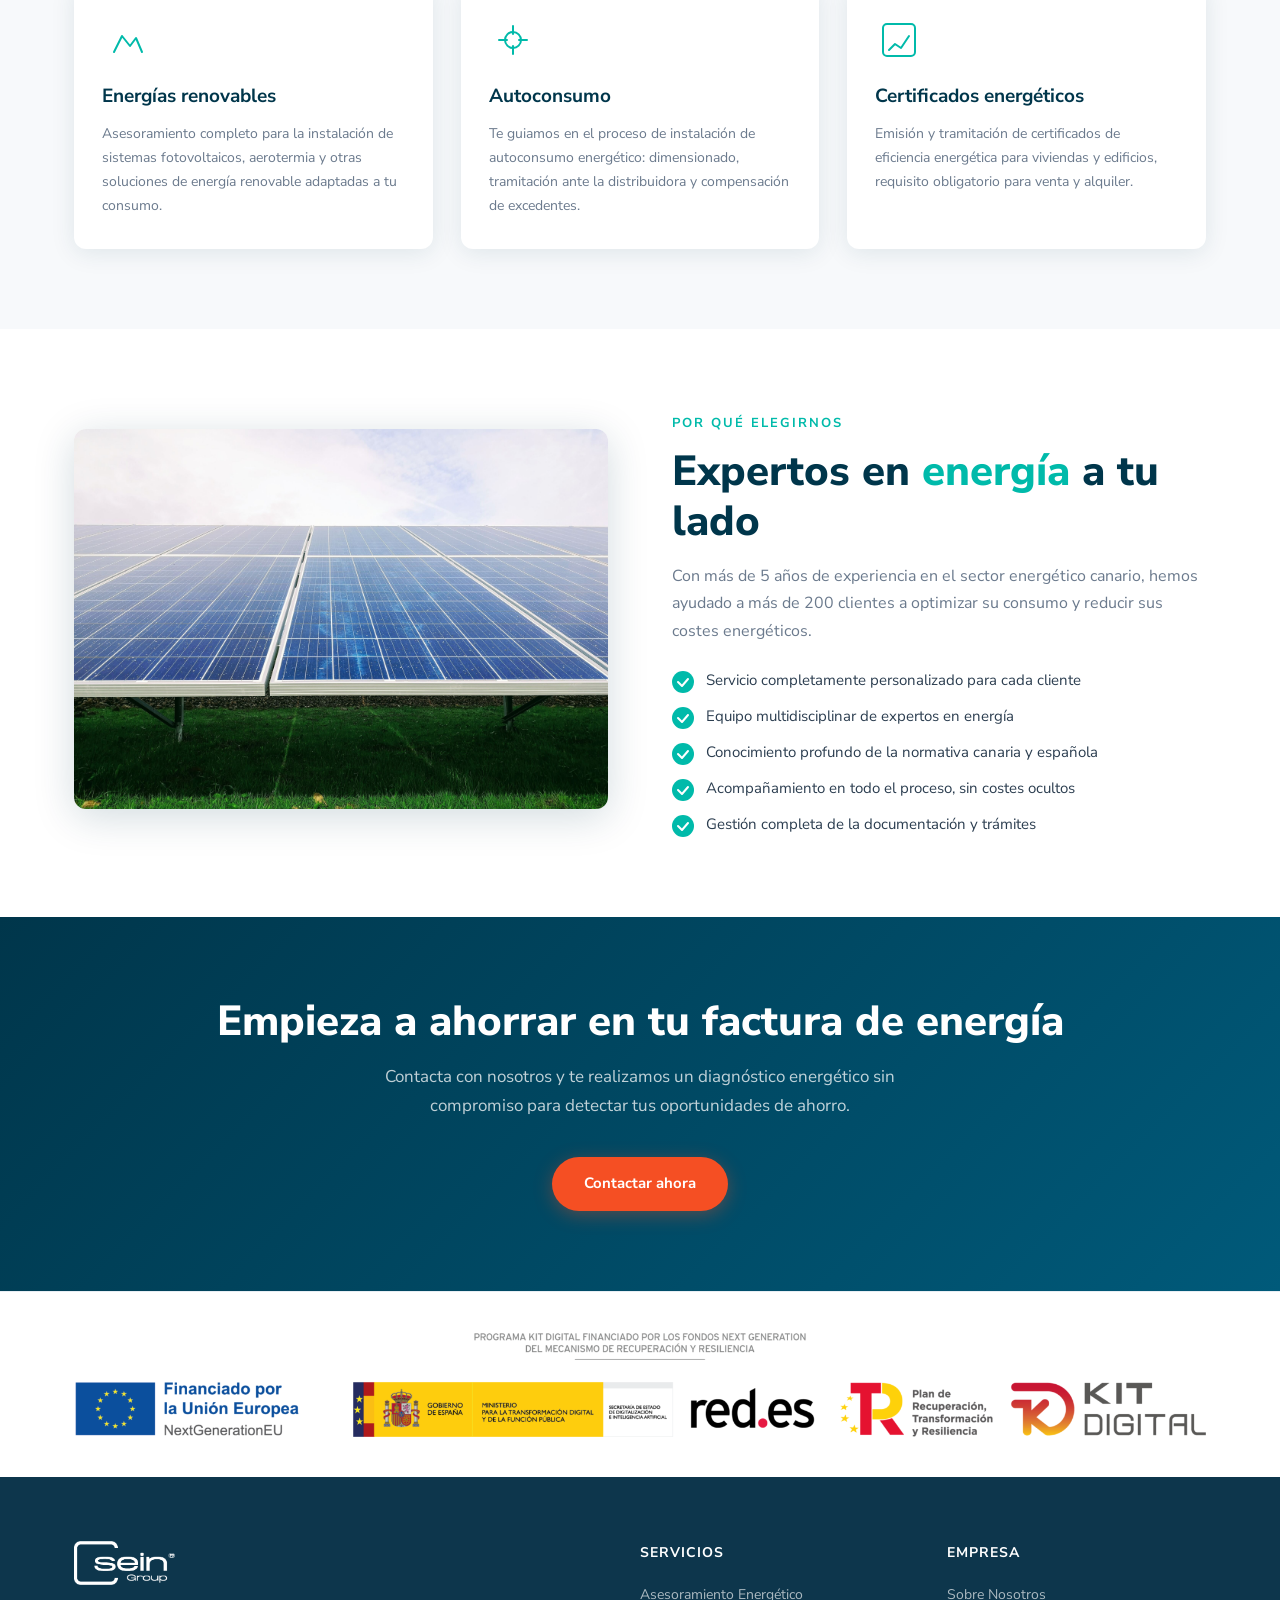
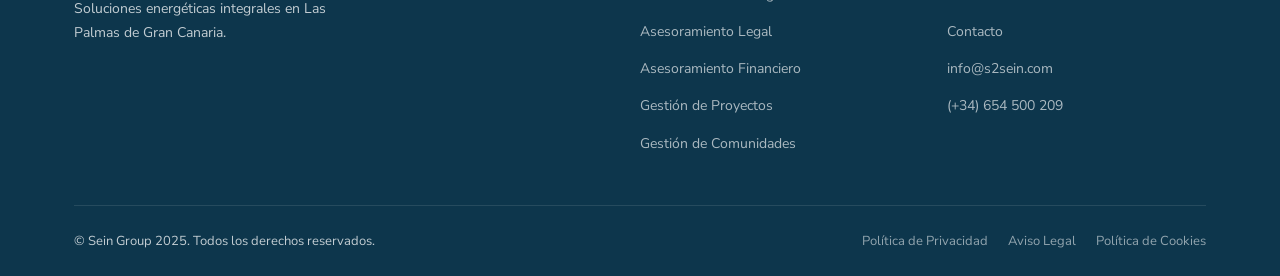
==== commit 73555905: "Add kit digital banner before footer on all pages" ====
--- a/asesoria-energetica/index.html
+++ b/asesoria-energetica/index.html
@@ -178,6 +178,13 @@
     </div>
   </section>
 
+
+  <!-- KIT DIGITAL -->
+  <div class="kit-digital-banner">
+    <div class="container">
+      <img src="../images/kit-digital.png" alt="Cofinanciado por Kit Digital - NextGenerationEU" />
+    </div>
+  </div>
   <!-- FOOTER -->
   <footer class="footer">
     <div class="container footer__inner">
@@ -187,7 +194,6 @@
             <img src="../images/logo.png" alt="Sein Group" class="navbar__logo-img" />
           </a>
           <p>Soluciones energéticas integrales en Las Palmas de Gran Canaria.</p>
-          <img src="../images/kit-digital.png" alt="Cofinanciado por Kit Digital - NextGenerationEU" class="footer__badge" />
         </div>
         <div class="footer__links">
           <h4>Servicios</h4>
--- a/style.css
+++ b/style.css
@@ -206,7 +206,8 @@
   color: var(--dark);
 }
 
-.navbar__menu ul li a:hover {
+.navbar__menu ul li a:hover,
+.navbar.scrolled .navbar__menu ul li a:hover {
   color: var(--orange);
 }
 
@@ -244,6 +245,8 @@
   font-size: 14px;
   font-weight: 600;
   border-radius: 0;
+  white-space: nowrap;
+  text-align: left;
 }
 
 .has-dropdown .dropdown li a:hover {
@@ -416,6 +419,7 @@
 }
 
 .service-card {
+  display: block;
   background: var(--white);
   border-radius: var(--radius);
   padding: 36px 28px;
@@ -423,6 +427,8 @@
   transition: transform var(--transition), box-shadow var(--transition);
   position: relative;
   overflow: hidden;
+  text-decoration: none;
+  color: inherit;
 }
 
 .service-card::after {
@@ -631,6 +637,24 @@
 .form-group textarea { resize: vertical; }
 
 /* ===========================
+   Kit Digital banner
+=========================== */
+.kit-digital-banner {
+  background: var(--white);
+  padding: 40px 0;
+  border-top: 1px solid #e8eef4;
+}
+
+.kit-digital-banner .container {
+  display: flex;
+  align-items: center;
+}
+
+.kit-digital-banner img {
+  width: 100%;
+}
+
+/* ===========================
    Footer
 =========================== */
 .footer {
